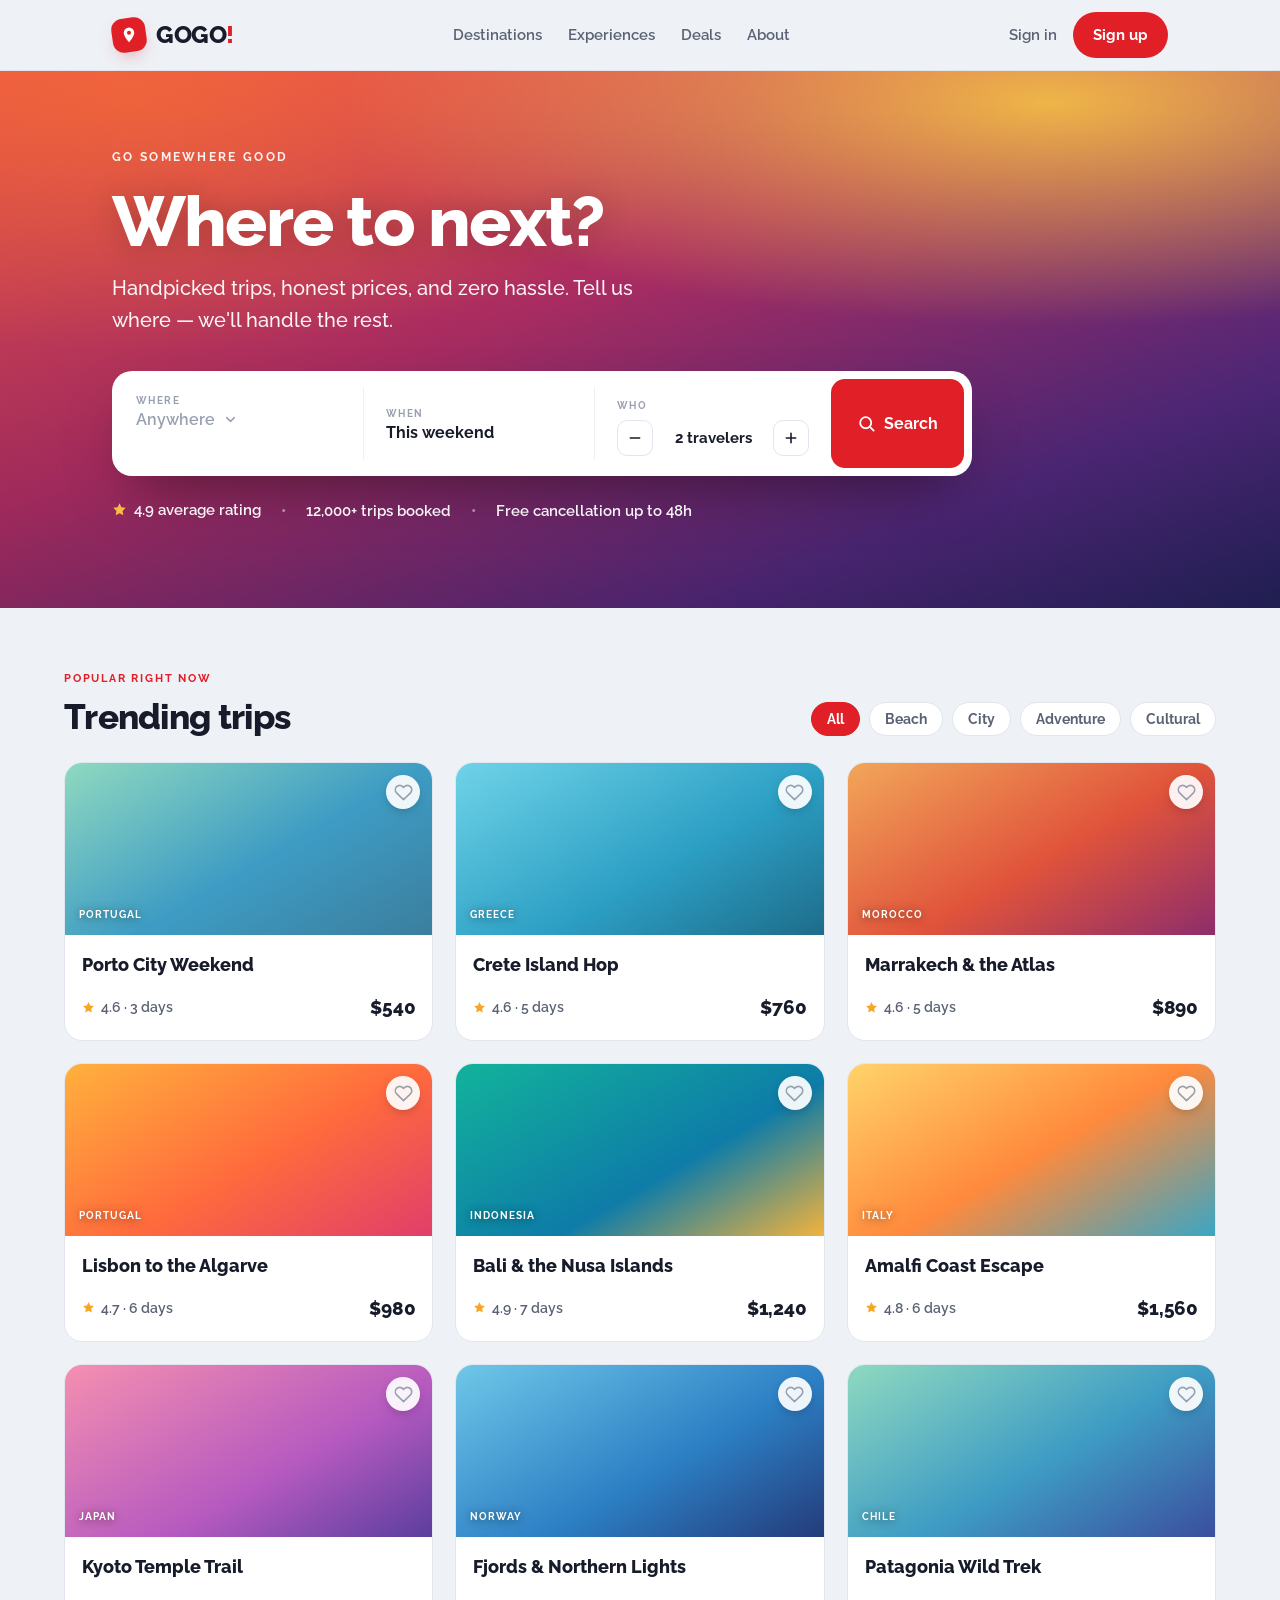
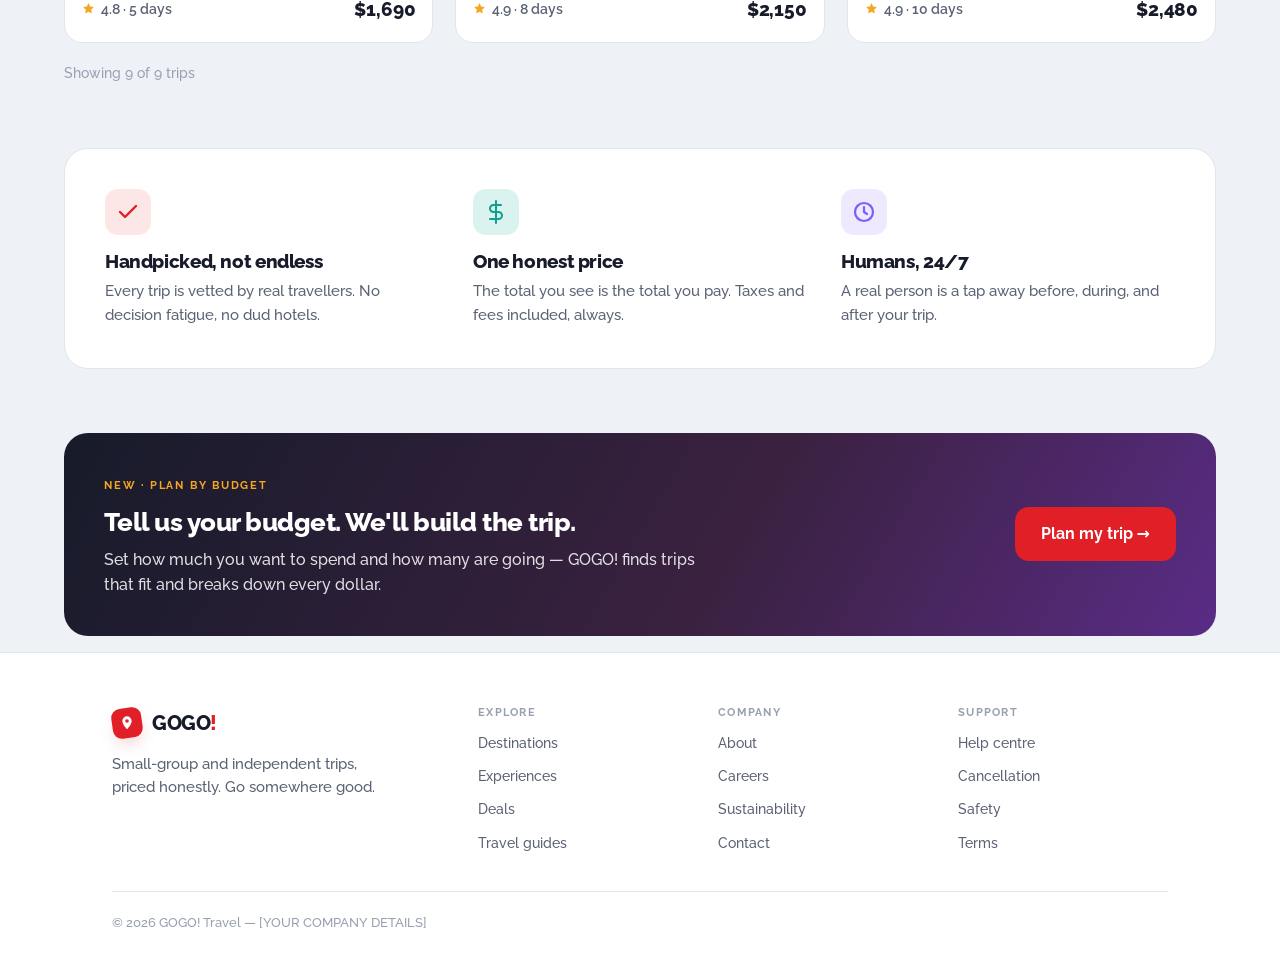
==== gogo-travel/index.html @ fa83d686 "Add GOGO! travel website (static HTML/CSS/JS) Build the GOGO! travel booking site as a no-build stat" ====
<!doctype html>
<html class="no-js" lang="en">
<head>
  <meta charset="utf-8">
  <meta name="viewport" content="width=device-width, initial-scale=1">
  <title>GOGO! — Go somewhere good</title>
  <meta name="description" content="Handpicked small-group and independent trips, priced honestly. Search destinations, compare trips, and plan a trip that fits your budget.">
  <link rel="icon" href="assets/favicon.svg" type="image/svg+xml">
  <link rel="preconnect" href="https://fonts.googleapis.com">
  <link rel="preconnect" href="https://fonts.gstatic.com" crossorigin>
  <link rel="stylesheet" href="https://fonts.googleapis.com/css2?family=Raleway:wght@400;500;600;700;800;900&display=swap">
  <link rel="stylesheet" href="assets/css/styles.css">
</head>
<body data-page="home">
  <header id="site-header"></header>

  <main>
    <!-- HERO -->
    <section class="hero">
      <div class="hero__bg"></div>
      <div class="hero__scrim"></div>
      <div class="wrap">
        <span class="hero__eyebrow">Go somewhere good</span>
        <h1>Where to next?</h1>
        <p class="hero__sub">Handpicked trips, honest prices, and zero hassle. Tell us where — we&#39;ll handle the rest.</p>

        <form class="searchbar" id="search-form" autocomplete="off">
          <div class="dd">
            <button class="seg" type="button" id="destBtn" style="width:100%" aria-haspopup="listbox" aria-expanded="false">
              <span class="k">Where</span>
              <span class="v is-empty" id="destVal">Anywhere
                <svg viewBox="0 0 24 24" fill="none" stroke="currentColor" stroke-width="2.4" stroke-linecap="round" stroke-linejoin="round"><path d="M6 9l6 6 6-6"/></svg>
              </span>
            </button>
            <div class="dd__panel" id="destPanel" role="listbox" hidden></div>
          </div>
          <div class="searchbar__sep"></div>
          <button class="seg" type="button" id="whenBtn" style="flex:1.1">
            <span class="k">When</span>
            <span class="v" id="whenVal">This weekend</span>
          </button>
          <div class="searchbar__sep"></div>
          <div class="seg seg--who" style="flex:1.1">
            <span class="k">Who</span>
            <div class="who-row">
              <button class="step fx" type="button" id="whoDec" aria-label="Fewer travelers"></button>
              <span class="val" id="whoVal">2 travelers</span>
              <button class="step fx" type="button" id="whoInc" aria-label="More travelers"></button>
            </div>
          </div>
          <button class="btn btn--primary btn--lg searchbar__go" type="submit" id="searchBtn">
            <span style="display:inline-flex;width:19px;height:19px" id="searchIcon"></span> Search
          </button>
        </form>

        <div class="hero__trust">
          <span id="trust-rating"></span>
          <span class="dot">•</span>
          <span>12,000+ trips booked</span>
          <span class="dot">•</span>
          <span>Free cancellation up to 48h</span>
        </div>
      </div>
    </section>

    <!-- TRENDING -->
    <section class="section wrap">
      <div class="section__head">
        <div>
          <span class="eyebrow">Popular right now</span>
          <h2 style="margin-top:8px">Trending trips</h2>
        </div>
        <div class="section__filters" id="catFilters"></div>
      </div>
      <div class="grid-3" id="trendingGrid"></div>
      <p class="muted" id="trendingCount"></p>
    </section>

    <!-- WHY GOGO -->
    <section class="section wrap">
      <div class="benefits reveal">
        <div class="benefit">
          <div class="benefit__ic" style="background:var(--red-soft);color:var(--red)"></div>
          <h3>Handpicked, not endless</h3>
          <p>Every trip is vetted by real travellers. No decision fatigue, no dud hotels.</p>
        </div>
        <div class="benefit">
          <div class="benefit__ic" style="background:var(--teal-soft);color:var(--teal)"></div>
          <h3>One honest price</h3>
          <p>The total you see is the total you pay. Taxes and fees included, always.</p>
        </div>
        <div class="benefit">
          <div class="benefit__ic" style="background:var(--violet-soft);color:var(--violet)"></div>
          <h3>Humans, 24/7</h3>
          <p>A real person is a tap away before, during, and after your trip.</p>
        </div>
      </div>
    </section>

    <!-- PLAN BY BUDGET -->
    <section class="section wrap" style="padding-bottom:8px">
      <div class="cta-band reveal">
        <div>
          <span class="eyebrow">New · Plan by budget</span>
          <h2>Tell us your budget. We&#39;ll build the trip.</h2>
          <p>Set how much you want to spend and how many are going — GOGO! finds trips that fit and breaks down every dollar.</p>
        </div>
        <a class="btn btn--primary btn--lg" href="planner.html">Plan my trip →</a>
      </div>
    </section>
  </main>

  <footer id="site-footer"></footer>

  <script src="assets/js/data.js"></script>
  <script src="assets/js/site.js"></script>
  <script src="assets/js/home.js"></script>
</body>
</html>
---- gogo-travel/assets/css/styles.css ----
/* ==========================================================================
   GOGO! Travel — shared stylesheet
   Design tokens + components. Brand red, Raleway, badge-pin logo.
   ========================================================================== */

:root {
  /* Brand */
  --red: #E01F26;
  --red-deep: #A50E1A;
  --red-press: #C8121A;
  --red-soft: #FCE7E6;
  /* Neutrals (cool grey) */
  --ink: #171B2A;
  --ink-soft: #5B6274;
  --faint: #98A0B0;
  --line: #E1E6EE;
  --line-soft: #EDF0F4;
  --bg: #EEF1F6;
  --surface: #FFFFFF;
  --inset: #F3F5F9;
  /* Supporting accents (used sparingly) */
  --teal: #0E9F8F;
  --teal-soft: #DBF3EF;
  --gold: #F5A623;
  --violet: #7A5CFF;
  --violet-soft: #EFE9FF;
  /* Shape + depth */
  --r-sm: 10px;
  --r: 14px;
  --r-lg: 20px;
  --r-xl: 24px;
  --shadow: 0 1px 2px rgba(20,25,45,.04), 0 12px 30px -14px rgba(20,25,45,.18);
  --shadow-lift: 0 1px 2px rgba(20,25,45,.05), 0 22px 44px -20px rgba(20,25,45,.32);
  --maxw: 1152px;
  --font: 'Raleway', system-ui, -apple-system, "Segoe UI", sans-serif;
}

* { box-sizing: border-box; }

html { scroll-behavior: smooth; }

body {
  margin: 0;
  background: var(--bg);
  color: var(--ink);
  font-family: var(--font);
  font-weight: 500;
  line-height: 1.6;
  -webkit-font-smoothing: antialiased;
}

h1, h2, h3, h4 { margin: 0; font-weight: 800; line-height: 1.1; letter-spacing: -.02em; text-wrap: balance; }
p { margin: 0; }
img { max-width: 100%; display: block; }
a { color: var(--red-press); text-decoration: none; }
a:hover { color: var(--red-deep); }
button { font-family: inherit; cursor: pointer; border: 0; background: none; color: inherit; }
:focus-visible { outline: 2.5px solid var(--red); outline-offset: 2px; border-radius: 4px; }

.wrap { max-width: var(--maxw); margin: 0 auto; padding: 0 clamp(18px, 4vw, 48px); }
.mono { font-weight: 700; letter-spacing: .14em; text-transform: uppercase; }
.tnum { font-variant-numeric: tabular-nums; }
.fx { transition: filter .15s, transform .15s; }
.fx:hover { filter: brightness(.94); }
.fx:active { transform: translateY(1px); }
.lift { transition: transform .2s ease, box-shadow .2s ease; }
.lift:hover { transform: translateY(-5px); box-shadow: var(--shadow-lift); }
[hidden] { display: none !important; }

/* ---- Brand mark / wordmark ---------------------------------------------- */
.brand { display: inline-flex; align-items: center; gap: 10px; color: var(--ink); }
.brand__badge {
  display: grid; place-items: center;
  width: 34px; height: 34px; border-radius: 11px;
  background: var(--red); transform: rotate(-8deg);
  box-shadow: 0 8px 18px -8px rgba(200,20,30,.5);
}
.brand__badge svg { transform: rotate(8deg); }
.brand__word { font-weight: 800; font-size: 1.5rem; letter-spacing: -.02em; }
.brand__word b { color: var(--red); font-weight: 800; }
.brand--sm .brand__badge { width: 30px; height: 30px; border-radius: 9px; }
.brand--sm .brand__word { font-size: 1.28rem; }

/* ---- Buttons ------------------------------------------------------------- */
.btn {
  display: inline-flex; align-items: center; justify-content: center; gap: 8px;
  font-weight: 700; font-size: .92rem; padding: 11px 20px; border-radius: 999px;
  transition: filter .15s, transform .15s, background .15s, border-color .15s;
}
.btn:active { transform: translateY(1px); }
.btn--primary { background: var(--red); color: #fff; }
.btn--primary:hover { background: var(--red-press); color: #fff; }
.btn--ink { background: var(--ink); color: #fff; }
.btn--ink:hover { filter: brightness(1.12); color: #fff; }
.btn--ghost { border: 1px solid var(--line); background: var(--surface); color: var(--ink); }
.btn--ghost:hover { border-color: var(--ink); }
.btn--block { width: 100%; }
.btn--lg { padding: 14px 26px; font-size: 1rem; border-radius: var(--r); }

/* ---- Site header --------------------------------------------------------- */
.site-header {
  position: sticky; top: 0; z-index: 50;
  background: color-mix(in srgb, var(--bg) 82%, transparent);
  backdrop-filter: blur(12px);
  border-bottom: 1px solid var(--line);
}
.site-header__inner { display: flex; align-items: center; justify-content: space-between; height: 70px; gap: 20px; }
.site-nav { display: flex; align-items: center; gap: 26px; }
.site-nav a { color: var(--ink-soft); font-weight: 600; font-size: .92rem; }
.site-nav a:hover, .site-nav a[aria-current="page"] { color: var(--ink); }
.site-header__cta { display: flex; align-items: center; gap: 16px; }
.site-header__signin { color: var(--ink-soft); font-weight: 600; font-size: .92rem; }
.site-header__signin:hover { color: var(--ink); }
@media (max-width: 760px) {
  .site-nav { display: none; }
}

/* ---- Site footer --------------------------------------------------------- */
.site-footer { border-top: 1px solid var(--line); margin-top: 8px; padding: 54px 0 46px; background: var(--surface); }
.site-footer__grid { display: grid; grid-template-columns: 1.6fr repeat(3, 1fr); gap: 30px; padding-bottom: 32px; border-bottom: 1px solid var(--line); }
.site-footer p.tag { font-size: .92rem; color: var(--ink-soft); margin-top: 12px; max-width: 30ch; }
.foot-col h4 { font-weight: 700; letter-spacing: .12em; text-transform: uppercase; font-size: .66rem; color: var(--faint); margin-bottom: 8px; }
.foot-col a { display: block; color: var(--ink-soft); font-size: .9rem; padding: 5px 0; font-weight: 500; }
.foot-col a:hover { color: var(--ink); }
.site-footer__legal { font-size: .84rem; color: var(--faint); margin-top: 20px; }
@media (max-width: 720px) { .site-footer__grid { grid-template-columns: 1fr 1fr; } }

/* ---- Destination "photo" gradients (placeholders for real imagery) ------- */
.ph { position: relative; background: var(--inset); }
.ph--bali { background: linear-gradient(150deg,#12B39B,#0E7CA8 60%,#F2B33C); }
.ph--kyoto { background: linear-gradient(150deg,#F58FB0,#B65AC0 60%,#5B3E9E); }
.ph--lisbon { background: linear-gradient(150deg,#FFB13C,#FF6A3D 55%,#E23E6B); }
.ph--fjords { background: linear-gradient(150deg,#6FC7E8,#2C7FC4 58%,#243B7A); }
.ph--patagonia { background: linear-gradient(150deg,#8FD9C0,#3E9CC4 55%,#3B4E9E); }
.ph--amalfi { background: linear-gradient(150deg,#FFD36A,#FF8A3D 52%,#3AA6C4); }
.ph--marrakech { background: linear-gradient(150deg,#F2A65A,#E0533B 55%,#8E2D6B); }
.ph--porto { background: linear-gradient(150deg,#8FD9C0,#3E9CC4 55%,#3B7E9E); }
.ph--crete { background: linear-gradient(150deg,#6FD3E8,#2C9FC4 58%,#1E6C8A); }

/* ---- Trip card ----------------------------------------------------------- */
.tcard { display: block; background: var(--surface); border: 1px solid var(--line); border-radius: 18px; overflow: hidden; color: inherit; }
.tcard:hover { color: inherit; }
.tcard__img { height: 172px; }
.tcard__img .loc { position: absolute; left: 14px; bottom: 12px; color: #fff; font-weight: 700; letter-spacing: .1em; text-transform: uppercase; font-size: .62rem; text-shadow: 0 1px 8px rgba(0,0,0,.5); }
.tcard__body { padding: 16px 17px 18px; }
.tcard__title { font-size: 1.12rem; font-weight: 800; }
.tcard__meta { display: flex; align-items: center; justify-content: space-between; margin-top: 12px; }
.tcard__rating { display: flex; align-items: center; gap: 6px; font-size: .86rem; color: var(--ink-soft); font-weight: 600; }
.tcard__price { font-weight: 800; font-size: 1.18rem; letter-spacing: -.01em; }
.star { color: var(--gold); }

/* ---- Wishlist heart ------------------------------------------------------ */
.heart { display: grid; place-items: center; width: 34px; height: 34px; border-radius: 50%;
  background: rgba(255,255,255,.92); box-shadow: 0 4px 12px -4px rgba(0,0,0,.3); }
.heart:hover { background: #fff; }
.heart svg { fill: none; stroke: var(--faint); stroke-width: 2; }
.heart[aria-pressed="true"] svg { fill: var(--red); stroke: var(--red); }
.img-heart { position: absolute; top: 12px; right: 12px; }

/* ---- Pills / chips ------------------------------------------------------- */
.pill { padding: 8px 15px; border-radius: 999px; font-size: .86rem; font-weight: 700;
  border: 1px solid var(--line); background: var(--surface); color: var(--ink-soft); transition: all .14s; }
.pill:hover { border-color: var(--faint); }
.pill[aria-pressed="true"], .pill.is-active { background: var(--red); color: #fff; border-color: var(--red); }

/* ---- Toast --------------------------------------------------------------- */
.toast { position: fixed; left: 50%; bottom: 26px; transform: translateX(-50%) translateY(20px);
  background: var(--ink); color: #fff; padding: 13px 16px; border-radius: 14px; display: flex; align-items: center; gap: 12px;
  font-weight: 600; font-size: .92rem; box-shadow: 0 20px 44px -16px rgba(0,0,0,.5); z-index: 90; max-width: 560px;
  opacity: 0; pointer-events: none; transition: opacity .25s, transform .25s; }
.toast.is-show { opacity: 1; transform: translateX(-50%) translateY(0); pointer-events: auto; }
.toast svg { stroke: #4ADE80; }
.toast button { color: #9AA3B8; font-size: 1.2rem; line-height: 1; }

/* ---- Range slider (red) -------------------------------------------------- */
input[type=range] { -webkit-appearance: none; appearance: none; width: 100%; height: 8px; border-radius: 999px; outline: none; cursor: pointer; background: var(--line); }
input[type=range]::-webkit-slider-thumb { -webkit-appearance: none; width: 22px; height: 22px; border-radius: 6px; background: #fff; border: 3px solid var(--red); box-shadow: 0 2px 6px rgba(0,0,0,.22); }
input[type=range]::-moz-range-thumb { width: 22px; height: 22px; border-radius: 6px; background: #fff; border: 3px solid var(--red); }

/* ---- Steppers ------------------------------------------------------------ */
.step { display: grid; place-items: center; width: 36px; height: 36px; border-radius: 10px; border: 1px solid var(--line); background: var(--surface); color: var(--ink); }
.step:hover { border-color: var(--ink); }

/* ---- Section helpers ----------------------------------------------------- */
.eyebrow { font-weight: 700; letter-spacing: .16em; text-transform: uppercase; font-size: .7rem; color: var(--red); }
.card { background: var(--surface); border: 1px solid var(--line); border-radius: var(--r-lg); }
.divider { height: 1px; background: var(--line-soft); border: 0; margin: 20px 0; }

/* Reveal on scroll (progressive; content shows even without JS) */
.reveal { opacity: 0; transform: translateY(14px); transition: opacity .6s ease, transform .6s ease; }
.reveal.in { opacity: 1; transform: none; }
@media (prefers-reduced-motion: reduce) {
  html { scroll-behavior: auto; }
  .reveal { opacity: 1; transform: none; transition: none; }
}
.no-js .reveal { opacity: 1; transform: none; }

/* ==========================================================================
   PAGE COMPONENTS
   ========================================================================== */

/* ---- Hero (home) --------------------------------------------------------- */
.hero { position: relative; color: #fff; overflow: hidden; isolation: isolate; padding: 72px 0 84px; }
.hero__bg { position: absolute; inset: 0; z-index: -2;
  background: radial-gradient(120% 90% at 82% 6%, #FFC24B 0%, transparent 46%),
              radial-gradient(120% 120% at 10% 4%, #FF6A3D 0%, transparent 40%),
              linear-gradient(158deg, #FF5A4E 0%, #C4326B 42%, #5A2C86 78%, #262561 100%); }
.hero__scrim { position: absolute; inset: 0; z-index: -1; background: linear-gradient(180deg, rgba(10,8,30,.06), rgba(10,8,30,.24)); }
.hero__eyebrow { font-weight: 700; letter-spacing: .2em; text-transform: uppercase; font-size: .72rem; opacity: .92; }
.hero h1 { font-size: clamp(2.8rem, 5.6vw, 4.4rem); margin-top: 16px; max-width: 15ch; letter-spacing: -.025em; line-height: 1.03; text-shadow: 0 2px 30px rgba(0,0,0,.22); }
.hero__sub { font-size: 1.24rem; margin-top: 16px; max-width: 44ch; opacity: .95; }
.hero__trust { display: flex; align-items: center; gap: 20px; margin-top: 22px; font-weight: 600; font-size: .92rem; opacity: .95; flex-wrap: wrap; }
.hero__trust .dot { opacity: .5; }

/* ---- Search widget ------------------------------------------------------- */
.searchbar { background: var(--surface); border-radius: 20px; padding: 8px; margin-top: 34px; display: flex; align-items: stretch; gap: 6px; max-width: 860px; box-shadow: 0 26px 60px -22px rgba(0,0,0,.5); }
.searchbar__sep { width: 1px; background: var(--line-soft); margin: 8px 0; }
.seg { display: block; text-align: left; padding: 12px 16px; border-radius: 14px; transition: background .15s; color: var(--ink); }
.seg:hover { background: var(--inset); }
.seg .k { font-weight: 700; font-size: .62rem; letter-spacing: .14em; text-transform: uppercase; color: var(--faint); }
.seg .v { font-size: .98rem; font-weight: 700; color: var(--ink); margin-top: 3px; white-space: nowrap; display: flex; align-items: center; gap: 8px; }
.seg .v.is-empty { color: var(--faint); font-weight: 600; }
.seg .v svg { width: 15px; height: 15px; color: var(--faint); }
.seg--who { cursor: default; }
.who-row { display: flex; align-items: center; gap: 12px; margin-top: 4px; }
.who-row .val { font-size: .96rem; font-weight: 700; min-width: 96px; text-align: center; }
.searchbar__go { flex: none; }
.dd { position: relative; flex: 1.4; }
.dd__panel { position: absolute; top: calc(100% + 8px); left: 0; min-width: 230px; background: var(--surface); border: 1px solid var(--line); border-radius: 14px; box-shadow: 0 20px 44px -18px rgba(20,25,45,.4); padding: 6px; z-index: 40; }
.dd__item { display: block; width: 100%; text-align: left; padding: 10px 12px; border-radius: 10px; font-size: .94rem; color: #2B3040; font-weight: 600; }
.dd__item:hover { background: var(--red-soft); color: var(--ink); }
@media (max-width: 640px) {
  .searchbar { flex-wrap: wrap; }
  .dd, .seg { flex: 1 1 46%; }
  .searchbar__sep { display: none; }
  .searchbar__go { flex: 1 1 100%; }
}

/* ---- Sections ------------------------------------------------------------ */
.section { padding: 56px 0 8px; }
.section__head { display: flex; align-items: flex-end; justify-content: space-between; gap: 20px; flex-wrap: wrap; margin-bottom: 26px; }
.section__head h2 { font-size: 2.2rem; }
.section__filters { display: flex; gap: 9px; flex-wrap: wrap; }
.grid-3 { display: grid; grid-template-columns: repeat(3, minmax(0,1fr)); gap: 22px; }
@media (max-width: 900px) { .grid-3 { grid-template-columns: repeat(2, minmax(0,1fr)); } }
@media (max-width: 560px) { .grid-3 { grid-template-columns: 1fr; } }
.muted { font-size: .9rem; color: var(--faint); margin-top: 18px; }

/* ---- Benefits ------------------------------------------------------------ */
.benefits { background: var(--surface); border: 1px solid var(--line); border-radius: var(--r-xl); padding: 40px; display: grid; grid-template-columns: repeat(3, minmax(0,1fr)); gap: 34px; }
@media (max-width: 820px) { .benefits { grid-template-columns: 1fr; gap: 26px; padding: 30px; } }
.benefit__ic { width: 46px; height: 46px; border-radius: 13px; display: grid; place-items: center; }
.benefit h3 { font-size: 1.18rem; margin-top: 16px; }
.benefit p { font-size: .96rem; color: var(--ink-soft); margin-top: 7px; }

/* ---- CTA band ------------------------------------------------------------ */
.cta-band { border-radius: var(--r-xl); overflow: hidden; color: #fff; padding: 38px 40px; display: flex; align-items: center; justify-content: space-between; gap: 26px; flex-wrap: wrap;
  background: linear-gradient(120deg, #171B2A, #3A2140 58%, #5A2C86); }
.cta-band h2 { font-size: 1.6rem; margin-top: 12px; color: #fff; }
.cta-band p { font-size: 1rem; opacity: .86; margin-top: 10px; max-width: 60ch; }
.cta-band .eyebrow { color: var(--gold); }

/* ---- Search results ------------------------------------------------------ */
.topbar { position: sticky; top: 0; z-index: 50; background: color-mix(in srgb, var(--surface) 92%, transparent); backdrop-filter: blur(12px); border-bottom: 1px solid var(--line); }
.topbar__inner { display: flex; align-items: center; gap: 22px; height: 66px; }
.summary { flex: 1; max-width: 560px; display: flex; align-items: center; gap: 12px; background: var(--inset); border: 1px solid var(--line); border-radius: 999px; padding: 8px 8px 8px 18px; font-size: .9rem; }
.summary svg { width: 17px; height: 17px; color: var(--faint); }
.summary .sep { color: #C6CCD6; }
.avatar { width: 38px; height: 38px; border-radius: 50%; display: grid; place-items: center; color: #fff; font-weight: 800; font-size: .85rem; background: linear-gradient(135deg,#E01F26,#8E0F16); }
@media (max-width: 720px) { .summary { display: none; } }

.results-head { display: flex; align-items: flex-end; justify-content: space-between; gap: 18px; flex-wrap: wrap; margin: 30px 0 22px; }
.results-head h1 { font-size: 1.9rem; }
.seg-toggle { display: flex; gap: 5px; background: var(--surface); border: 1px solid var(--line); border-radius: 12px; padding: 4px; }
.seg-toggle button { display: flex; align-items: center; gap: 6px; font-size: .82rem; font-weight: 700; padding: 6px 13px; border-radius: 8px; color: var(--ink-soft); }
.seg-toggle button svg { width: 15px; height: 15px; }
.seg-toggle button.is-active { background: var(--ink); color: #fff; }

.results-layout { display: grid; grid-template-columns: 274px 1fr; gap: 28px; align-items: start; }
@media (max-width: 880px) { .results-layout { grid-template-columns: 1fr; } .filters { position: static !important; } }
.filters { background: var(--surface); border: 1px solid var(--line); border-radius: 18px; padding: 22px; position: sticky; top: 90px; }
.filters__head { display: flex; align-items: center; justify-content: space-between; margin-bottom: 20px; }
.filters__head h3 { font-size: 1.1rem; }
.filters__clear { font-weight: 700; font-size: .82rem; color: var(--red-press); }
.filter-label { font-weight: 700; font-size: .64rem; letter-spacing: .12em; text-transform: uppercase; color: var(--ink-soft); display: block; margin-bottom: 12px; }
.chips { display: flex; flex-wrap: wrap; gap: 8px; }

.result-card { display: flex; min-height: 150px; background: var(--surface); border: 1px solid var(--line); border-radius: 18px; overflow: hidden; color: inherit; }
.result-card__img { width: 216px; flex: none; position: relative; }
.result-card__img .loc { position: absolute; left: 12px; bottom: 11px; color: #fff; font-weight: 700; letter-spacing: .1em; text-transform: uppercase; font-size: .6rem; text-shadow: 0 1px 8px rgba(0,0,0,.5); }
.result-card__body { flex: 1; padding: 18px 20px; display: flex; flex-direction: column; }
.result-card__body h3 { font-size: 1.25rem; margin-top: 7px; }
.result-card__tags { margin-top: auto; display: flex; gap: 8px; padding-top: 12px; flex-wrap: wrap; }
.tag-pill { display: inline-flex; align-items: center; gap: 5px; font-size: .74rem; font-weight: 700; padding: 4px 10px; border-radius: 999px; }
.tag-pill--teal { color: var(--teal); background: var(--teal-soft); }
.tag-pill--violet { color: var(--violet); background: var(--violet-soft); }
.result-card__side { flex: none; width: 184px; padding: 18px 20px; border-left: 1px solid var(--line-soft); display: flex; flex-direction: column; align-items: flex-end; justify-content: space-between; }
.result-card__side .heart { background: var(--inset); box-shadow: none; }
.result-card__side .heart:hover { background: var(--red-soft); }
.price-lg { font-weight: 800; font-size: 1.5rem; letter-spacing: -.01em; }
@media (max-width: 560px) {
  .result-card { flex-direction: column; }
  .result-card__img { width: 100%; height: 150px; }
  .result-card__side { width: 100%; border-left: 0; border-top: 1px solid var(--line-soft); flex-direction: row; align-items: center; }
}

.mapview { position: relative; height: 620px; border-radius: 18px; overflow: hidden; border: 1px solid var(--line); background: linear-gradient(160deg,#DCE9E4,#CFE0EC 55%,#E7E1D6); }
.mapview__grid { position: absolute; inset: 0; background-image: linear-gradient(#ffffff55 1px,transparent 1px), linear-gradient(90deg,#ffffff55 1px,transparent 1px); background-size: 46px 46px; opacity: .5; }
.mappin { position: absolute; transform: translate(-50%,-100%); }
.mappin span { background: var(--ink); color: #fff; font-weight: 800; font-size: .82rem; padding: 6px 12px; border-radius: 999px; box-shadow: 0 8px 18px -6px rgba(0,0,0,.5); white-space: nowrap; }
.mappin i { display: block; width: 2px; height: 9px; background: var(--ink); margin: 0 auto; }

.empty { background: var(--surface); border: 1px dashed var(--line); border-radius: 18px; padding: 56px 24px; text-align: center; }
.empty__ic { width: 52px; height: 52px; border-radius: 15px; background: var(--inset); display: grid; place-items: center; margin: 0 auto 14px; color: var(--faint); }

/* ---- Trip detail --------------------------------------------------------- */
.crumb { font-weight: 700; letter-spacing: .1em; text-transform: uppercase; font-size: .66rem; color: var(--faint); margin: 26px 0 14px; }
.g-main { height: 388px; border-radius: 20px; position: relative; overflow: hidden; }
.g-main__scrim { position: absolute; inset: 0; background: linear-gradient(180deg,transparent 60%,rgba(10,8,30,.28)); }
.g-main__cap { position: absolute; left: 18px; bottom: 16px; color: #fff; font-weight: 700; font-size: .86rem; text-shadow: 0 1px 8px rgba(0,0,0,.5); }
.thumbs { display: grid; grid-template-columns: repeat(5, minmax(0,1fr)); gap: 12px; margin-top: 12px; }
.thumb { height: 74px; border-radius: 13px; cursor: pointer; box-shadow: 0 0 0 1px var(--line); transition: transform .15s; opacity: .8; }
.thumb:hover { transform: translateY(-2px); }
.thumb.is-active { box-shadow: 0 0 0 3px var(--red); opacity: 1; }
.trip-title-row { display: flex; align-items: flex-start; justify-content: space-between; gap: 24px; margin-top: 26px; flex-wrap: wrap; }
.trip-title-row h1 { font-size: 2.5rem; letter-spacing: -.025em; }
.trip-meta { display: flex; align-items: center; gap: 16px; margin-top: 11px; flex-wrap: wrap; font-size: .94rem; color: var(--ink-soft); font-weight: 600; }
.trip-meta span { display: flex; align-items: center; gap: 6px; }
.trip-meta svg { width: 15px; height: 15px; color: var(--faint); }
.trip-actions { display: flex; gap: 10px; }
.trip-actions .heart { width: auto; height: auto; border-radius: 12px; background: var(--surface); box-shadow: none; border: 1px solid var(--line); padding: 10px 16px; gap: 8px; display: inline-flex; align-items: center; font-weight: 700; font-size: .88rem; color: var(--ink-soft); }
.trip-actions .heart[aria-pressed="true"] { color: var(--red); }
.trip-actions .heart svg { width: 17px; height: 17px; }

.trip-layout { display: grid; grid-template-columns: 1fr 360px; gap: 40px; margin-top: 30px; align-items: start; }
@media (max-width: 900px) { .trip-layout { grid-template-columns: 1fr; } .booking { position: static !important; } }
.tabs { display: flex; gap: 26px; border-bottom: 1px solid var(--line); margin-bottom: 26px; }
.tab { padding: 0 2px 14px; font-weight: 800; font-size: 1.08rem; color: var(--faint); border-bottom: 2px solid transparent; margin-bottom: -1px; }
.tab.is-active { color: var(--ink); border-bottom-color: var(--red); }
.incl-grid { display: grid; grid-template-columns: 1fr 1fr; gap: 28px; margin-top: 30px; }
@media (max-width: 560px) { .incl-grid { grid-template-columns: 1fr; } }
.incl { display: flex; flex-direction: column; gap: 11px; }
.incl-row { display: flex; gap: 10px; font-size: .94rem; color: #2B3040; }
.incl-row svg { flex: none; width: 19px; height: 19px; }
.incl-row.yes svg { color: var(--teal); }
.incl-row.no { color: var(--ink-soft); }
.incl-row.no svg { color: #C6CCD6; }

.day { border-bottom: 1px solid var(--line-soft); }
.day-head { width: 100%; display: flex; align-items: center; gap: 14px; padding: 16px 4px; text-align: left; }
.day-num { font-weight: 800; letter-spacing: .08em; text-transform: uppercase; font-size: .64rem; color: var(--red); flex: none; width: 52px; }
.day-title { font-weight: 800; font-size: 1.04rem; flex: 1; }
.day-head svg { width: 18px; height: 18px; color: var(--faint); transition: transform .2s; flex: none; }
.day.is-open .day-head svg { transform: rotate(180deg); }
.day-body { font-size: .95rem; color: var(--ink-soft); padding: 0 4px 18px 66px; }

.rating-summary { display: flex; gap: 32px; align-items: center; background: var(--surface); border: 1px solid var(--line); border-radius: 18px; padding: 24px; margin-bottom: 20px; }
.rating-big { font-weight: 800; font-size: 3rem; line-height: 1; letter-spacing: -.02em; text-align: center; }
.bars { flex: 1; display: flex; flex-direction: column; gap: 8px; }
.bar-row { display: flex; align-items: center; gap: 12px; }
.bar-tk { flex: 1; height: 8px; border-radius: 999px; background: var(--line-soft); overflow: hidden; }
.bar-tk > i { display: block; height: 100%; background: var(--gold); }
.review { background: var(--surface); border: 1px solid var(--line); border-radius: 16px; padding: 18px 20px; }
.review__who { display: flex; align-items: center; gap: 11px; }
.review__av { width: 38px; height: 38px; border-radius: 50%; display: grid; place-items: center; color: #fff; font-weight: 800; font-size: .85rem; }

.booking { position: sticky; top: 88px; }
.booking__card { background: var(--surface); border: 1px solid var(--line); border-radius: 20px; padding: 24px; box-shadow: 0 20px 44px -26px rgba(20,25,45,.4); }
.booking__from { display: flex; align-items: baseline; gap: 8px; }
.booking__price { font-weight: 800; font-size: 2.1rem; letter-spacing: -.02em; }
.field { display: flex; align-items: center; gap: 11px; width: 100%; text-align: left; border: 1px solid var(--line); background: var(--surface); border-radius: 13px; padding: 12px 14px; }
.field svg { flex: none; width: 18px; height: 18px; color: var(--faint); }
.field .k { display: block; font-weight: 700; font-size: .56rem; letter-spacing: .1em; text-transform: uppercase; color: var(--faint); }
.field .v { font-size: .94rem; font-weight: 700; }
.field--row { justify-content: space-between; }
.brk { display: flex; justify-content: space-between; font-size: .9rem; color: var(--ink-soft); }

/* ---- Budget breakdown bars (planner + trip) ------------------------------ */
.bd-row + .bd-row { margin-top: 13px; }
.bd-row__top { display: flex; justify-content: space-between; font-size: .86rem; margin-bottom: 6px; }
.bd-tk { height: 9px; border-radius: 999px; background: var(--line-soft); overflow: hidden; }
.bd-tk > i { display: block; height: 100%; border-radius: 999px; }

/* ---- Planner ------------------------------------------------------------- */
.planner-layout { display: grid; grid-template-columns: 428px 1fr; gap: 28px; align-items: start; }
@media (max-width: 860px) { .planner-layout { grid-template-columns: 1fr; } }
.fit-meter { height: 14px; border-radius: 999px; background: var(--line-soft); overflow: hidden; }
.fit-meter > i { display: block; height: 100%; border-radius: 999px; background: linear-gradient(90deg, var(--red), #FFB020); }
.plan-banner { height: 104px; position: relative; }
.plan-banner__scrim { position: absolute; inset: 0; background: linear-gradient(180deg,transparent 40%,rgba(10,8,30,.35)); }
.other-fit { display: flex; align-items: center; gap: 15px; padding: 12px 16px; }
.other-fit__sw { width: 58px; height: 58px; border-radius: 12px; flex: none; }
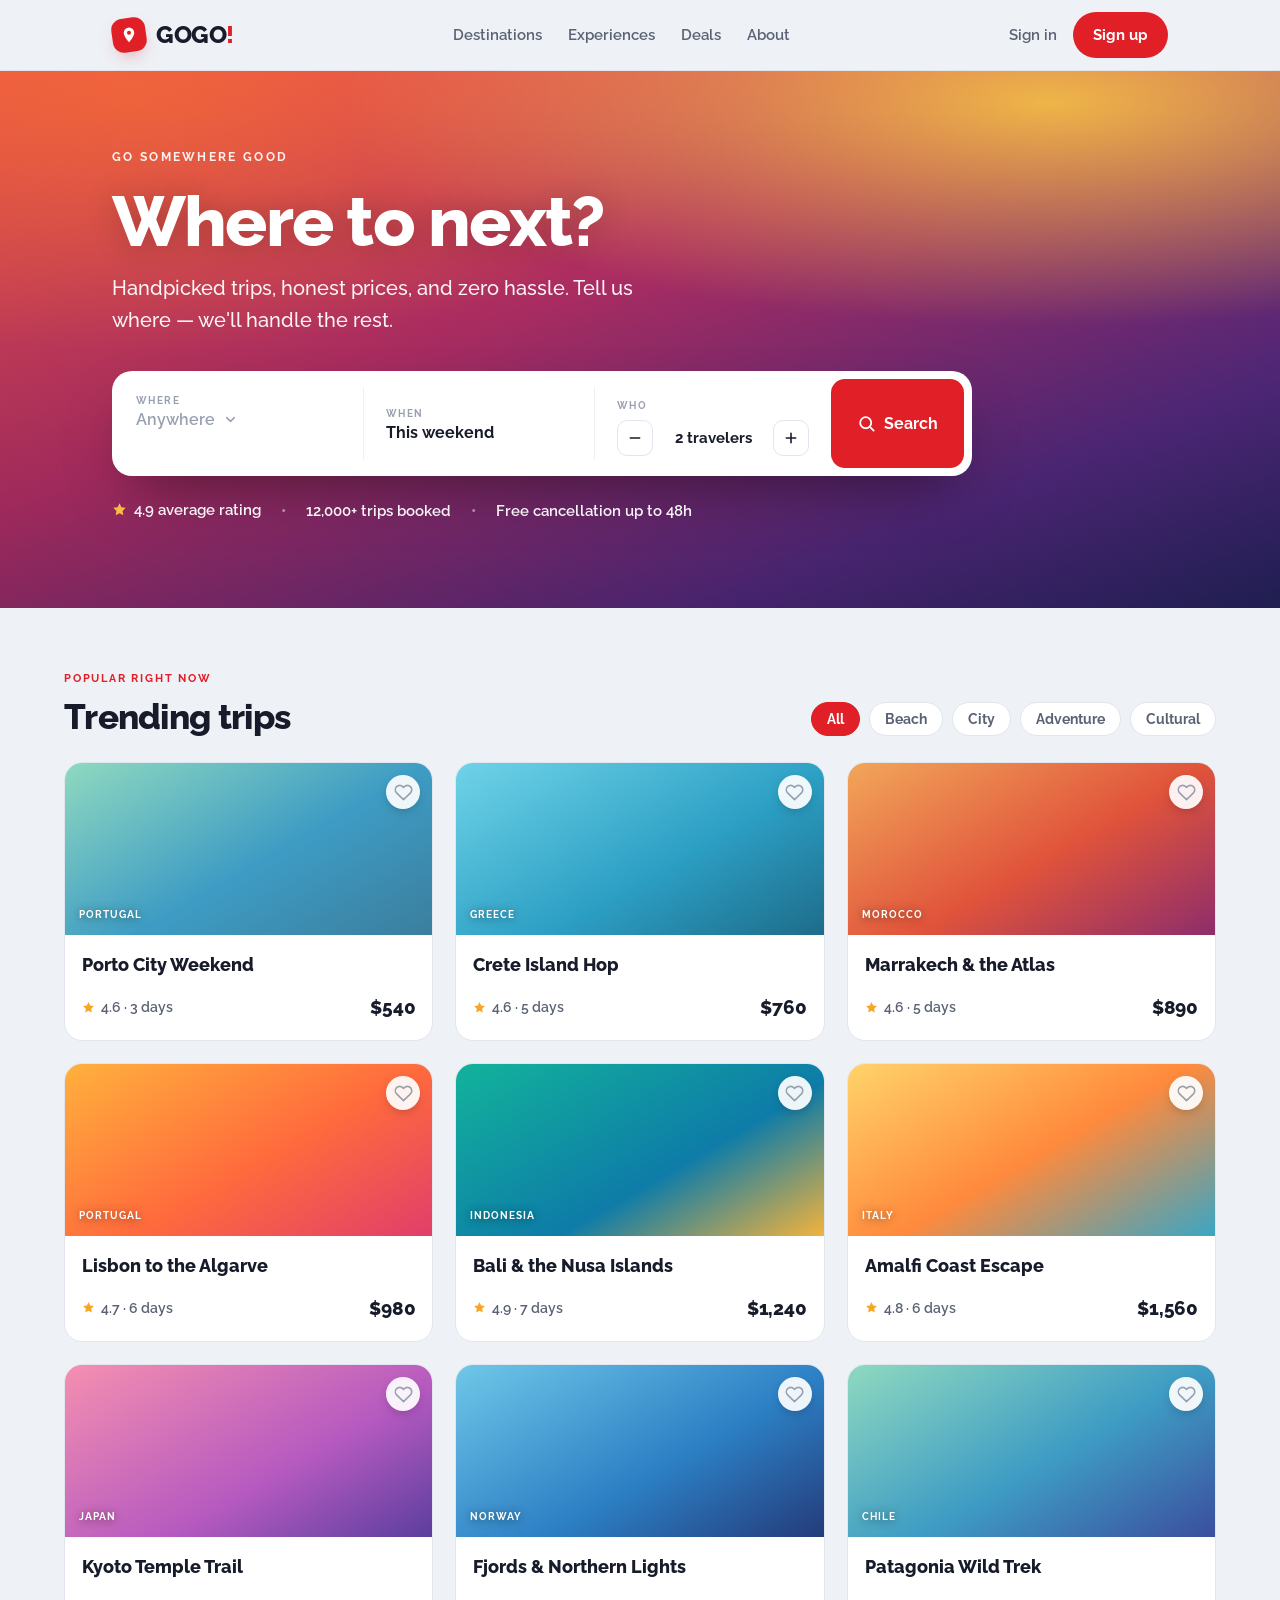
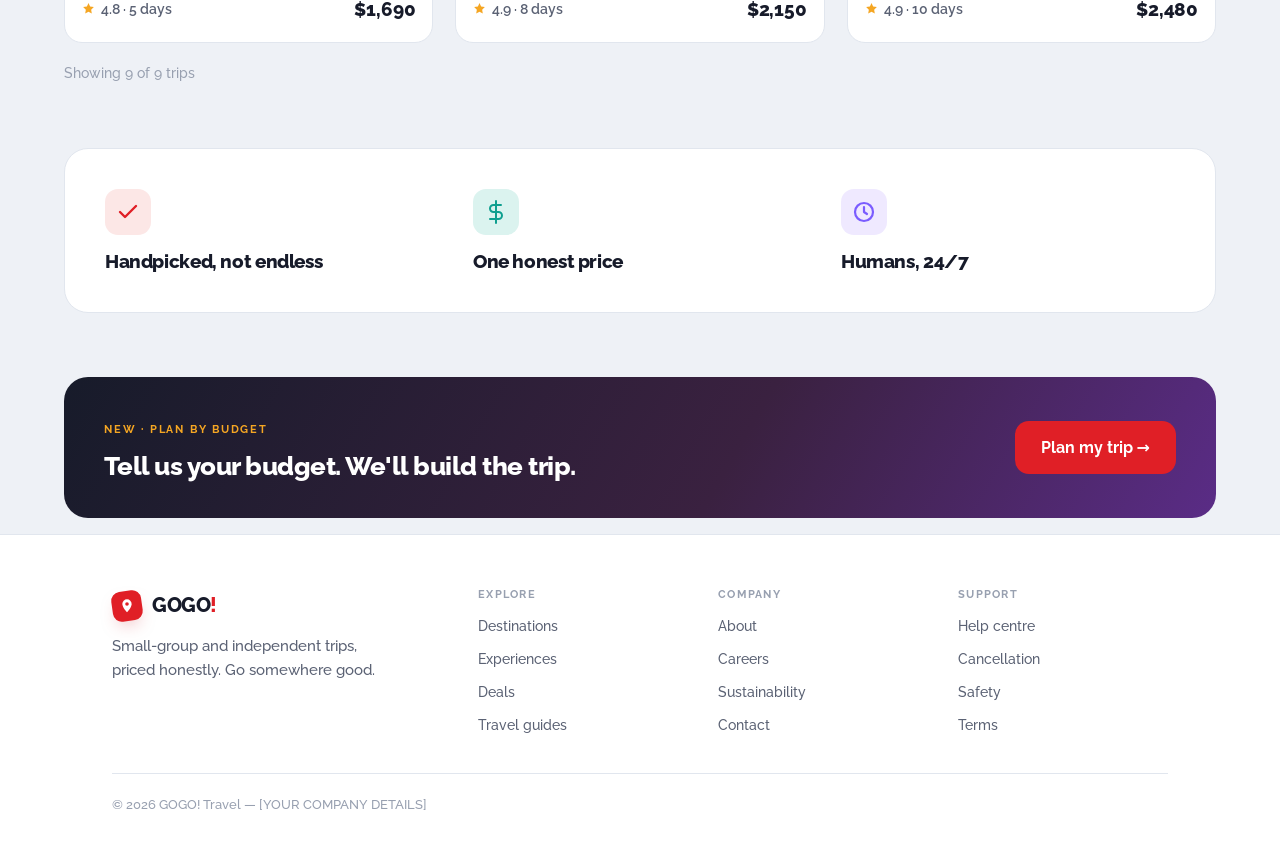
==== commit 23d92a74: "Remove feature-description blurbs on home and planner Drop the explanatory sentences under the "Why " ====
--- a/gogo-travel/index.html
+++ b/gogo-travel/index.html
@@ -82,17 +82,14 @@
         <div class="benefit">
           <div class="benefit__ic" style="background:var(--red-soft);color:var(--red)"></div>
           <h3>Handpicked, not endless</h3>
-          <p>Every trip is vetted by real travellers. No decision fatigue, no dud hotels.</p>
         </div>
         <div class="benefit">
           <div class="benefit__ic" style="background:var(--teal-soft);color:var(--teal)"></div>
           <h3>One honest price</h3>
-          <p>The total you see is the total you pay. Taxes and fees included, always.</p>
         </div>
         <div class="benefit">
           <div class="benefit__ic" style="background:var(--violet-soft);color:var(--violet)"></div>
           <h3>Humans, 24/7</h3>
-          <p>A real person is a tap away before, during, and after your trip.</p>
         </div>
       </div>
     </section>
@@ -103,7 +100,6 @@
         <div>
           <span class="eyebrow">New · Plan by budget</span>
           <h2>Tell us your budget. We&#39;ll build the trip.</h2>
-          <p>Set how much you want to spend and how many are going — GOGO! finds trips that fit and breaks down every dollar.</p>
         </div>
         <a class="btn btn--primary btn--lg" href="planner.html">Plan my trip →</a>
       </div>
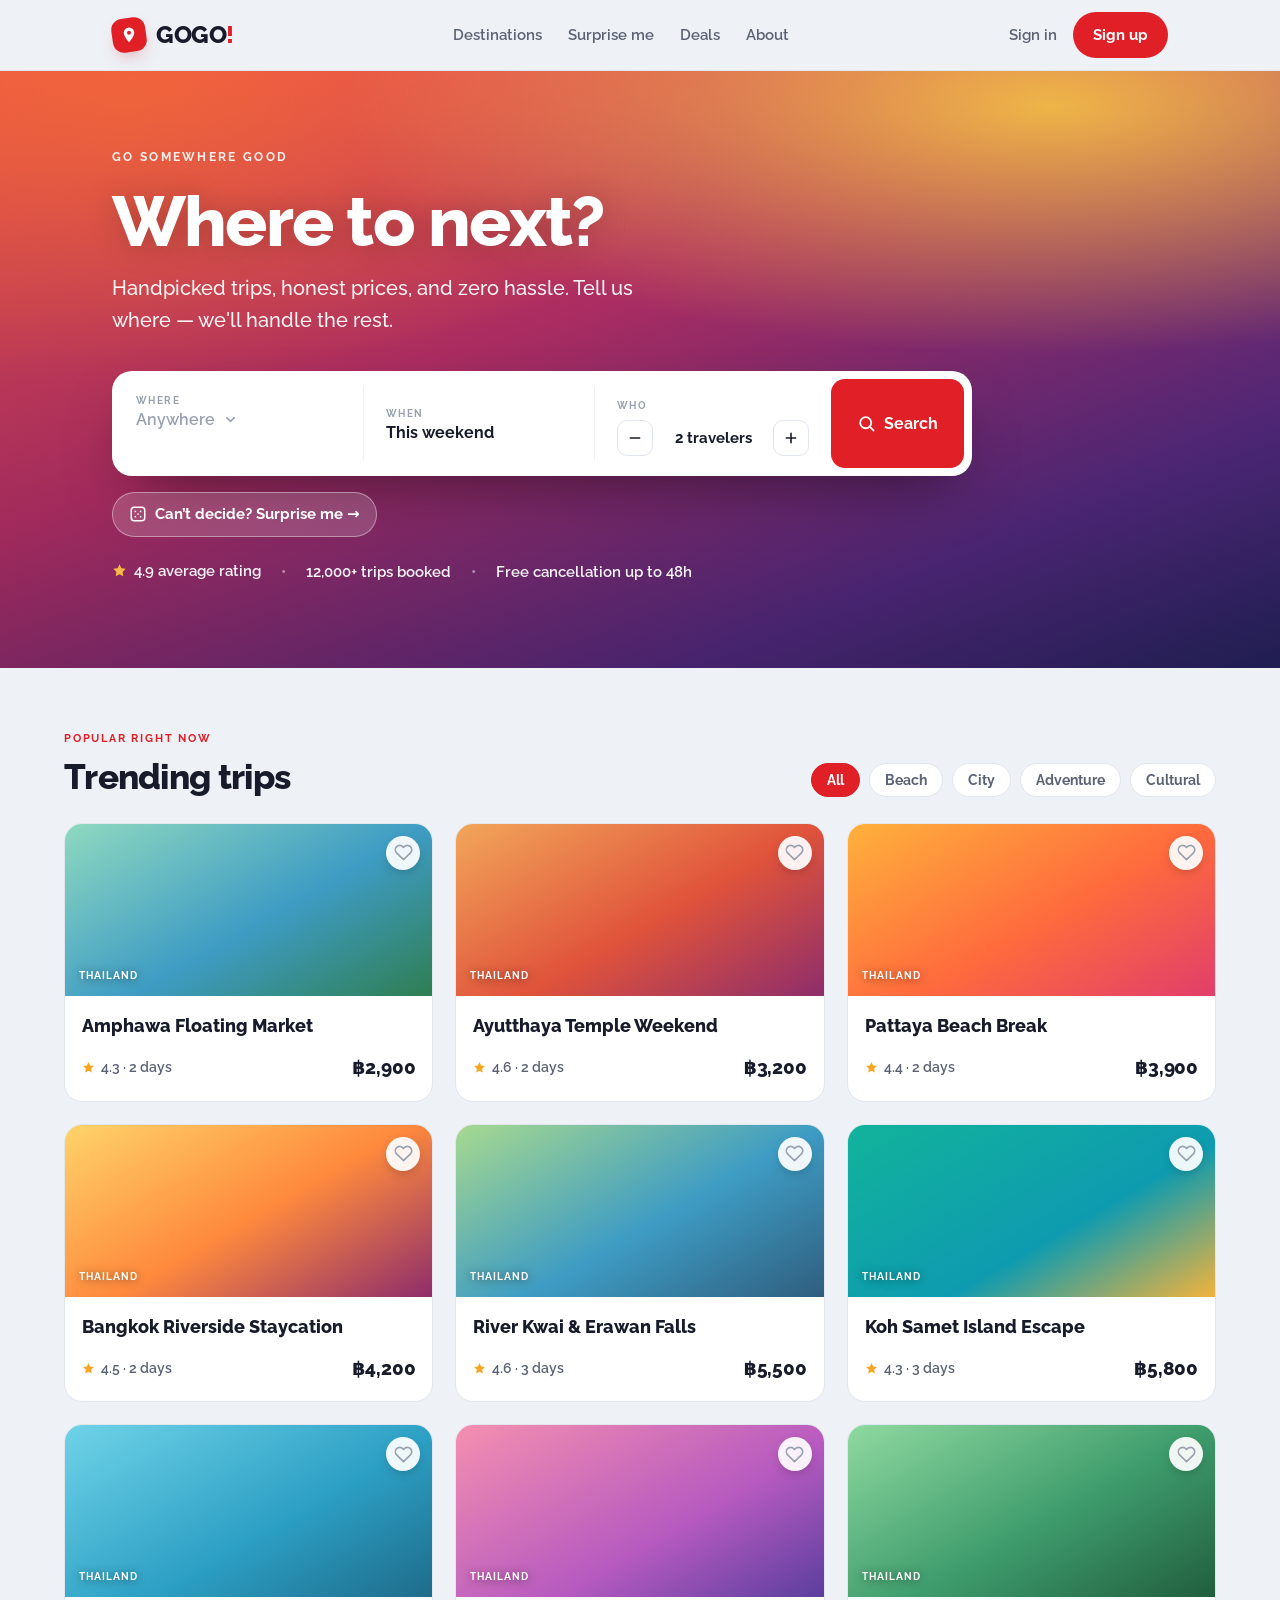
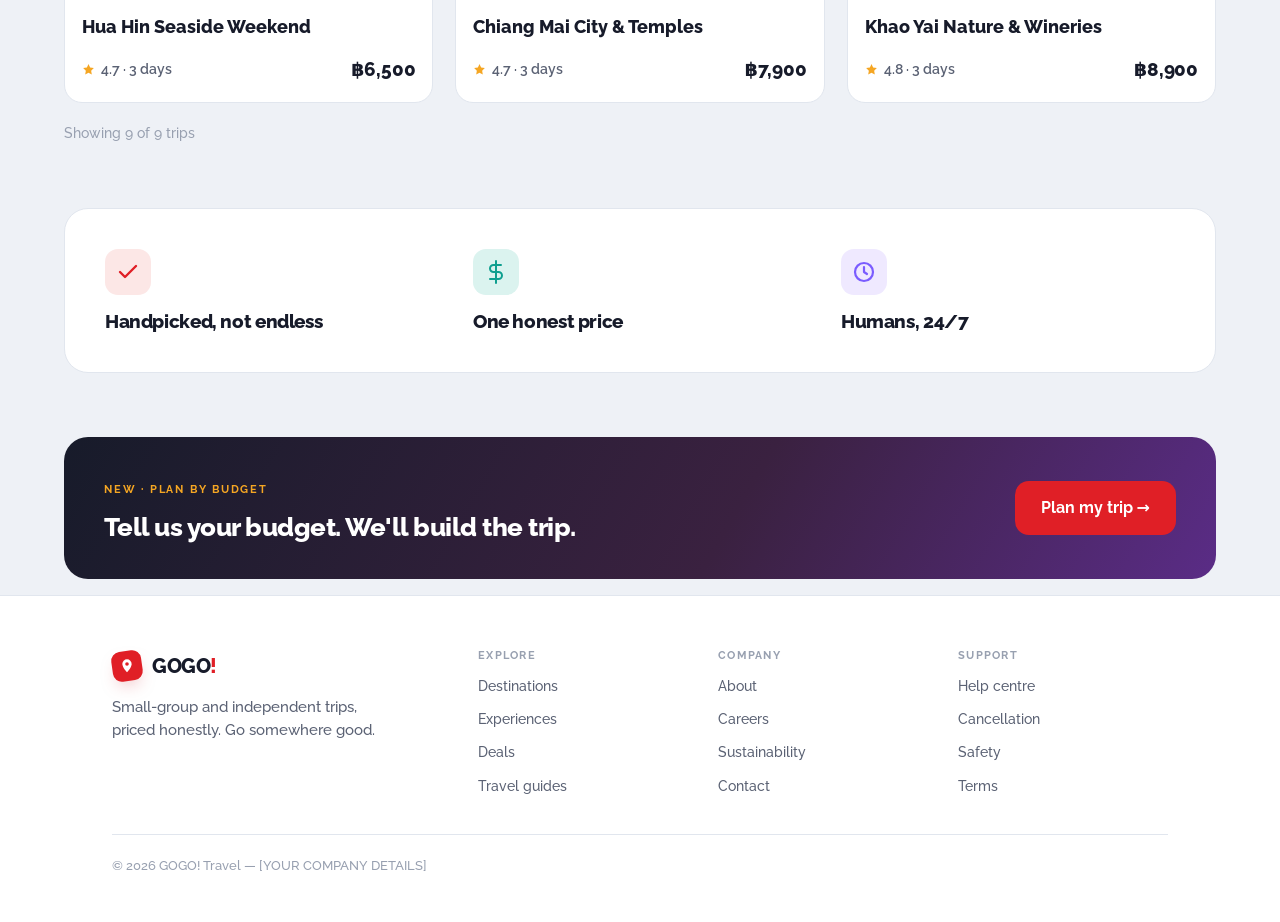
==== commit bd6ea333: "Add signature features: Surprise Me generator + usable weekend hours Two things typical travel sites" ====
--- a/gogo-travel/index.html
+++ b/gogo-travel/index.html
@@ -52,6 +52,8 @@
             <span style="display:inline-flex;width:19px;height:19px" id="searchIcon"></span> Search
           </button>
         </form>
+
+        <p class="hero__alt"><a href="surprise.html"><svg viewBox="0 0 24 24" fill="none" stroke="currentColor" stroke-width="2" stroke-linecap="round" stroke-linejoin="round"><rect x="3" y="3" width="18" height="18" rx="4"/><circle cx="8.5" cy="8.5" r="1.15" fill="currentColor" stroke="none"/><circle cx="15.5" cy="15.5" r="1.15" fill="currentColor" stroke="none"/><circle cx="15.5" cy="8.5" r="1.15" fill="currentColor" stroke="none"/><circle cx="8.5" cy="15.5" r="1.15" fill="currentColor" stroke="none"/><circle cx="12" cy="12" r="1.15" fill="currentColor" stroke="none"/></svg>Can’t decide? Surprise me →</a></p>
 
         <div class="hero__trust">
           <span id="trust-rating"></span>
--- a/gogo-travel/assets/css/styles.css
+++ b/gogo-travel/assets/css/styles.css
@@ -127,15 +127,15 @@
 
 /* ---- Destination "photo" gradients (placeholders for real imagery) ------- */
 .ph { position: relative; background: var(--inset); }
-.ph--bali { background: linear-gradient(150deg,#12B39B,#0E7CA8 60%,#F2B33C); }
-.ph--kyoto { background: linear-gradient(150deg,#F58FB0,#B65AC0 60%,#5B3E9E); }
-.ph--lisbon { background: linear-gradient(150deg,#FFB13C,#FF6A3D 55%,#E23E6B); }
-.ph--fjords { background: linear-gradient(150deg,#6FC7E8,#2C7FC4 58%,#243B7A); }
-.ph--patagonia { background: linear-gradient(150deg,#8FD9C0,#3E9CC4 55%,#3B4E9E); }
-.ph--amalfi { background: linear-gradient(150deg,#FFD36A,#FF8A3D 52%,#3AA6C4); }
-.ph--marrakech { background: linear-gradient(150deg,#F2A65A,#E0533B 55%,#8E2D6B); }
-.ph--porto { background: linear-gradient(150deg,#8FD9C0,#3E9CC4 55%,#3B7E9E); }
-.ph--crete { background: linear-gradient(150deg,#6FD3E8,#2C9FC4 58%,#1E6C8A); }
+.ph--pattaya { background: linear-gradient(150deg,#FFB13C,#FF6A3D 55%,#E23E6B); }
+.ph--huahin { background: linear-gradient(150deg,#6FD3E8,#2C9FC4 58%,#1E6C8A); }
+.ph--samet { background: linear-gradient(150deg,#12B39B,#0E9BB0 60%,#F2B33C); }
+.ph--ayutthaya { background: linear-gradient(150deg,#F2A65A,#E0533B 55%,#8E2D6B); }
+.ph--amphawa { background: linear-gradient(150deg,#8FD9C0,#3E9CC4 55%,#2F7E52); }
+.ph--chiangmai { background: linear-gradient(150deg,#F58FB0,#B65AC0 60%,#5B3E9E); }
+.ph--kanchanaburi { background: linear-gradient(150deg,#A7D98F,#3E9CC4 55%,#2F5E7E); }
+.ph--khaoyai { background: linear-gradient(150deg,#8FD9A0,#3E9C6C 55%,#215E3E); }
+.ph--bangkok { background: linear-gradient(150deg,#FFD36A,#FF8A3D 52%,#8E2D6B); }
 
 /* ---- Trip card ----------------------------------------------------------- */
 .tcard { display: block; background: var(--surface); border: 1px solid var(--line); border-radius: 18px; overflow: hidden; color: inherit; }
@@ -390,3 +390,61 @@
 .plan-banner__scrim { position: absolute; inset: 0; background: linear-gradient(180deg,transparent 40%,rgba(10,8,30,.35)); }
 .other-fit { display: flex; align-items: center; gap: 15px; padding: 12px 16px; }
 .other-fit__sw { width: 58px; height: 58px; border-radius: 12px; flex: none; }
+
+/* ---- Where you'll stay (accommodations) ---------------------------------- */
+.stays { display: flex; flex-direction: column; gap: 12px; margin-top: 14px; }
+.stay { display: flex; align-items: center; gap: 14px; background: var(--surface); border: 1px solid var(--line); border-radius: 14px; padding: 14px 16px; }
+.stay__ic { flex: none; width: 42px; height: 42px; border-radius: 11px; background: var(--red-soft); color: var(--red); display: grid; place-items: center; }
+.stay__ic svg { width: 22px; height: 22px; }
+.stay__main { flex: 1; min-width: 0; }
+.stay__name { font-weight: 800; font-size: .98rem; }
+.stay__name .stay__kind { font-weight: 700; font-size: .62rem; letter-spacing: .08em; text-transform: uppercase; color: var(--ink-soft); background: var(--inset); border: 1px solid var(--line); padding: 3px 8px; border-radius: 999px; margin-left: 8px; vertical-align: middle; }
+.stay__meta { font-size: .82rem; color: var(--ink-soft); margin-top: 3px; display: flex; align-items: center; gap: 6px; }
+.stay__meta .star { display: inline-flex; width: 13px; height: 13px; color: var(--gold); }
+.stay__price { text-align: right; flex: none; }
+.stay__price b { font-weight: 800; font-size: 1rem; }
+.stay__price span { display: block; font-size: .72rem; color: var(--faint); }
+.stays__note { font-size: .8rem; color: var(--faint); margin-top: 12px; }
+@media (max-width: 480px) { .stay { flex-wrap: wrap; } .stay__price { text-align: left; } }
+
+/* ---- Weekend-fit strip (drive time + usable hours) — a GOGO original ----- */
+.weekfit { display: flex; flex-wrap: wrap; gap: 10px; margin-top: 16px; }
+.weekfit__item { display: flex; align-items: center; gap: 9px; background: var(--surface); border: 1px solid var(--line); border-radius: 12px; padding: 10px 14px; font-size: .88rem; }
+.weekfit__item svg { width: 18px; height: 18px; color: var(--red); flex: none; }
+.weekfit__item b { color: var(--ink); font-weight: 800; }
+.weekfit__item span { color: var(--ink-soft); font-weight: 600; }
+
+/* ---- Hero secondary link ------------------------------------------------- */
+.hero__alt { margin-top: 16px; }
+.hero__alt a { display: inline-flex; align-items: center; gap: 8px; color: #fff; font-weight: 700; font-size: .95rem; background: rgba(255,255,255,.16); border: 1px solid rgba(255,255,255,.4); padding: 9px 16px; border-radius: 999px; }
+.hero__alt a:hover { background: rgba(255,255,255,.28); color: #fff; }
+.hero__alt svg { width: 18px; height: 18px; }
+
+/* ---- Surprise Me (mystery weekend) --------------------------------------- */
+.surprise-head { text-align: center; max-width: 620px; margin: 0 auto 6px; }
+.surprise-head h1 { font-size: clamp(2rem, 4vw, 2.8rem); }
+.surprise-head p { color: var(--ink-soft); font-size: 1.05rem; margin-top: 10px; }
+.surprise-controls { display: flex; flex-wrap: wrap; gap: 24px; justify-content: center; align-items: flex-start; margin: 28px auto 22px; }
+.sc-group { display: flex; flex-direction: column; gap: 10px; align-items: center; }
+.sc-group > .filter-label { margin: 0; }
+.sc-row { display: flex; gap: 8px; flex-wrap: wrap; justify-content: center; }
+.sc-who { display: flex; align-items: center; gap: 12px; }
+.sc-who .val { font-weight: 700; min-width: 96px; text-align: center; }
+.spin-wrap { max-width: 560px; margin: 0 auto; }
+.spin-btn { width: 100%; font-size: 1.1rem; padding: 16px; gap: 10px; }
+.spin-btn svg { width: 22px; height: 22px; }
+.spin-stage { margin-top: 22px; }
+.spin-idle { text-align: center; color: var(--faint); padding: 46px 20px; border: 1px dashed var(--line); border-radius: var(--r-xl); }
+.spin-card { position: relative; border-radius: var(--r-xl); overflow: hidden; box-shadow: var(--shadow-lift); background: var(--surface); border: 1px solid var(--line); }
+.spin-card__img { height: 220px; position: relative; display: grid; place-items: center; }
+.spin-card__img .scrim { position: absolute; inset: 0; background: linear-gradient(180deg, rgba(10,8,30,.10), rgba(10,8,30,.48)); }
+.spin-card__eyebrow { position: absolute; top: 16px; left: 0; right: 0; text-align: center; color: #fff; font-weight: 700; letter-spacing: .18em; text-transform: uppercase; font-size: .66rem; opacity: .92; z-index: 1; }
+.spin-card__place { position: relative; color: #fff; font-weight: 900; font-size: clamp(1.8rem, 4vw, 2.6rem); letter-spacing: -.02em; text-shadow: 0 3px 20px rgba(0,0,0,.45); text-align: center; padding: 0 20px; }
+.spin-card__body { padding: 22px 24px 24px; }
+.spin-why { display: flex; flex-wrap: wrap; gap: 10px; margin: 4px 0 16px; }
+.spin-why .weekfit__item { background: var(--inset); }
+.spin-card__actions { display: flex; gap: 10px; flex-wrap: wrap; }
+.is-spinning .spin-card__place { filter: blur(1.5px); opacity: .92; }
+@keyframes gogo-pop { 0% { transform: scale(.96); opacity: 0; } 100% { transform: scale(1); opacity: 1; } }
+.spin-reveal { animation: gogo-pop .35s ease both; }
+@media (prefers-reduced-motion: reduce) { .spin-reveal { animation: none; } }
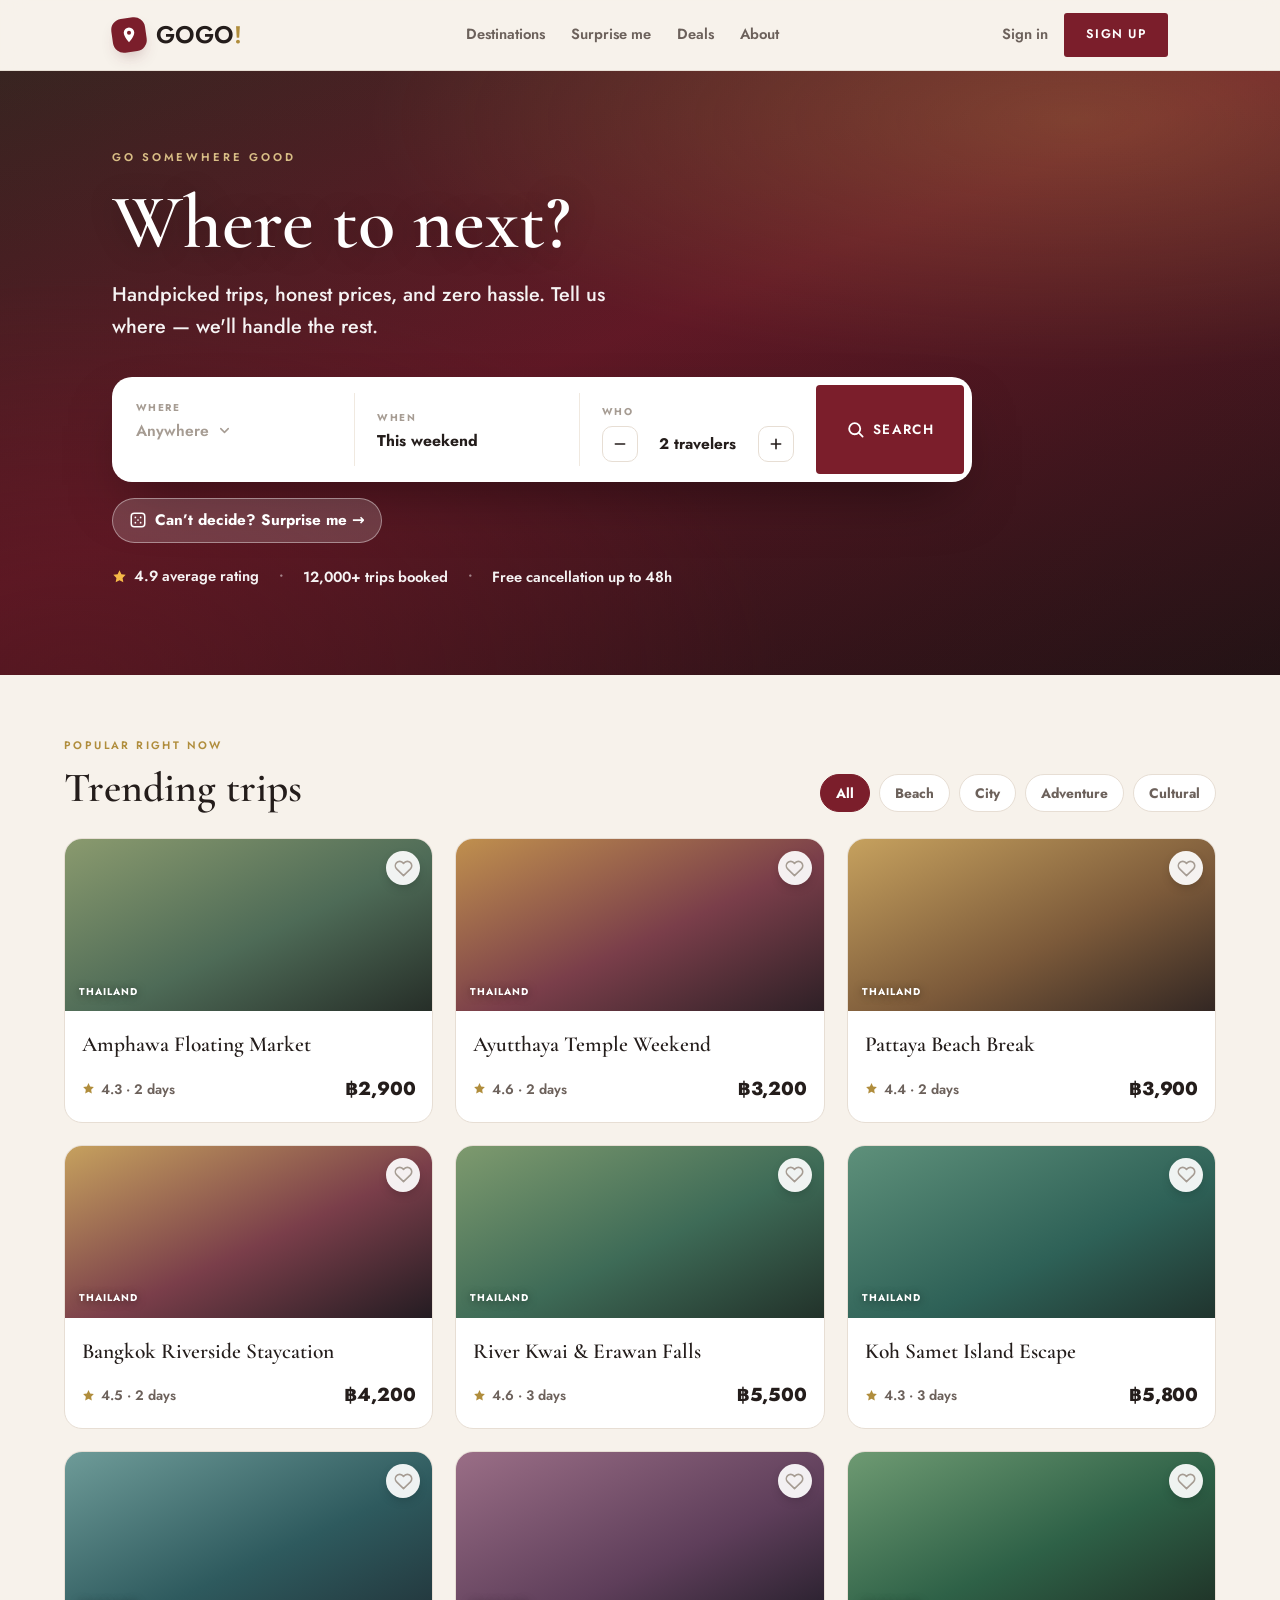
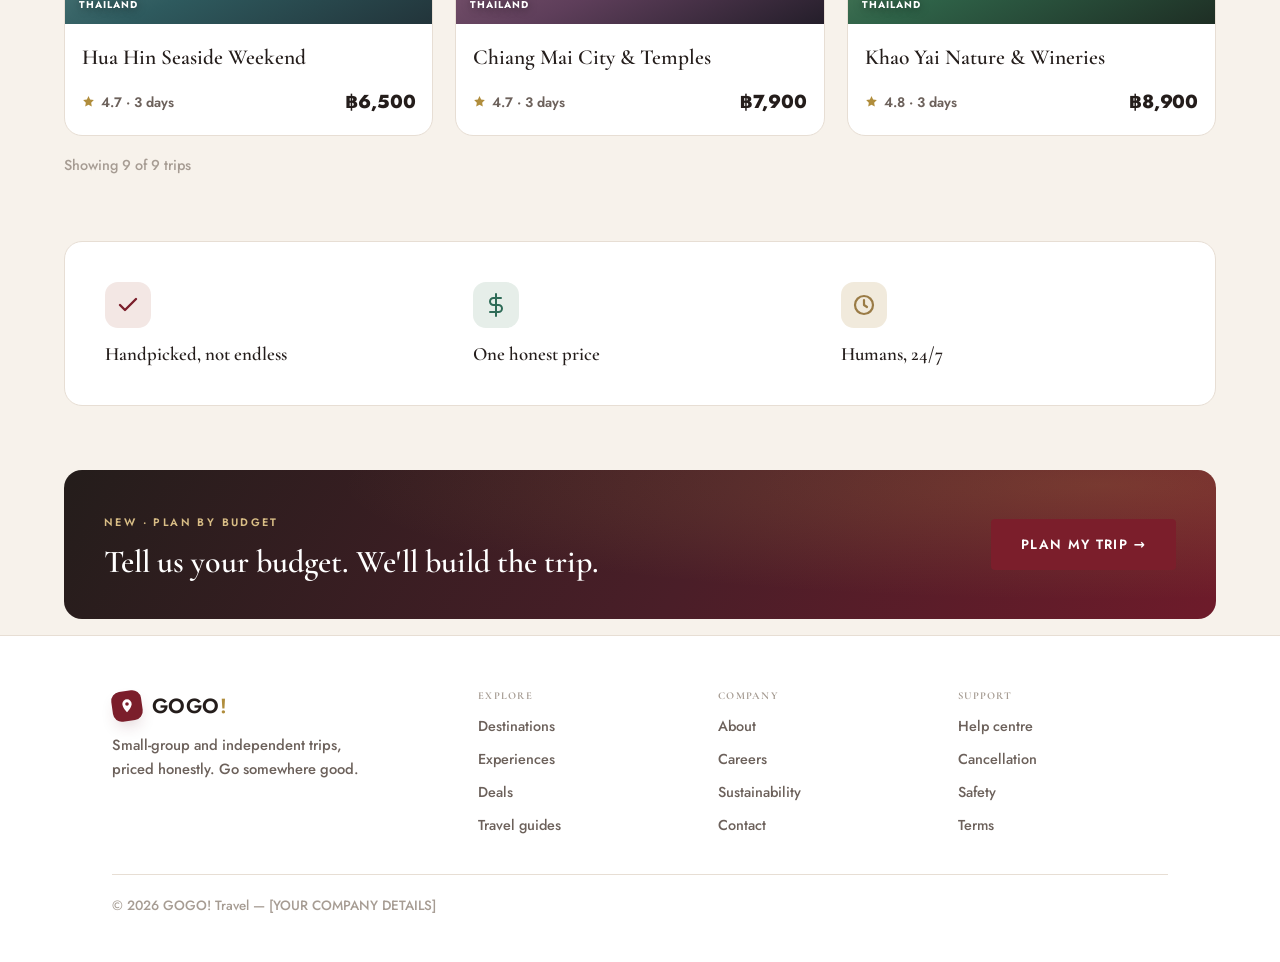
==== commit b34a187b: "Restyle to a quiet-luxury theme (wine + gold + ivory, serif display) A premium redesign of the same " ====
--- a/gogo-travel/index.html
+++ b/gogo-travel/index.html
@@ -8,7 +8,7 @@
   <link rel="icon" href="assets/favicon.svg" type="image/svg+xml">
   <link rel="preconnect" href="https://fonts.googleapis.com">
   <link rel="preconnect" href="https://fonts.gstatic.com" crossorigin>
-  <link rel="stylesheet" href="https://fonts.googleapis.com/css2?family=Raleway:wght@400;500;600;700;800;900&display=swap">
+  <link rel="stylesheet" href="https://fonts.googleapis.com/css2?family=Cormorant+Garamond:wght@500;600;700&family=Jost:wght@300;400;500;600;700;800&display=swap">
   <link rel="stylesheet" href="assets/css/styles.css">
 </head>
 <body data-page="home">
--- a/gogo-travel/assets/css/styles.css
+++ b/gogo-travel/assets/css/styles.css
@@ -4,35 +4,36 @@
    ========================================================================== */
 
 :root {
-  /* Brand */
-  --red: #E01F26;
-  --red-deep: #A50E1A;
-  --red-press: #C8121A;
-  --red-soft: #FCE7E6;
-  /* Neutrals (cool grey) */
-  --ink: #171B2A;
-  --ink-soft: #5B6274;
-  --faint: #98A0B0;
-  --line: #E1E6EE;
-  --line-soft: #EDF0F4;
-  --bg: #EEF1F6;
+  /* Brand — wine + champagne gold on warm ivory */
+  --red: #7B1E2B;
+  --red-deep: #571320;
+  --red-press: #611624;
+  --red-soft: #F3E7E4;
+  /* Neutrals (warm) */
+  --ink: #241D1B;
+  --ink-soft: #6C615B;
+  --faint: #A69C93;
+  --line: #E7DED4;
+  --line-soft: #F0E9E0;
+  --bg: #F7F2EB;
   --surface: #FFFFFF;
-  --inset: #F3F5F9;
+  --inset: #F2EBE1;
   /* Supporting accents (used sparingly) */
-  --teal: #0E9F8F;
-  --teal-soft: #DBF3EF;
-  --gold: #F5A623;
-  --violet: #7A5CFF;
-  --violet-soft: #EFE9FF;
+  --teal: #2E6B57;
+  --teal-soft: #E6EEE9;
+  --gold: #B08D3C;
+  --violet: #9A7B45;
+  --violet-soft: #F1EADC;
   /* Shape + depth */
-  --r-sm: 10px;
-  --r: 14px;
-  --r-lg: 20px;
-  --r-xl: 24px;
-  --shadow: 0 1px 2px rgba(20,25,45,.04), 0 12px 30px -14px rgba(20,25,45,.18);
-  --shadow-lift: 0 1px 2px rgba(20,25,45,.05), 0 22px 44px -20px rgba(20,25,45,.32);
+  --r-sm: 8px;
+  --r: 10px;
+  --r-lg: 14px;
+  --r-xl: 18px;
+  --shadow: 0 1px 2px rgba(40,28,22,.04), 0 16px 40px -20px rgba(40,28,22,.20);
+  --shadow-lift: 0 2px 4px rgba(40,28,22,.05), 0 28px 56px -24px rgba(40,28,22,.32);
   --maxw: 1152px;
-  --font: 'Raleway', system-ui, -apple-system, "Segoe UI", sans-serif;
+  --font: 'Jost', system-ui, -apple-system, "Segoe UI", sans-serif;
+  --display: 'Cormorant Garamond', Georgia, 'Times New Roman', serif;
 }
 
 * { box-sizing: border-box; }
@@ -49,7 +50,7 @@
   -webkit-font-smoothing: antialiased;
 }
 
-h1, h2, h3, h4 { margin: 0; font-weight: 800; line-height: 1.1; letter-spacing: -.02em; text-wrap: balance; }
+h1, h2, h3, h4 { margin: 0; font-family: var(--display); font-weight: 600; line-height: 1.14; letter-spacing: 0; text-wrap: balance; }
 p { margin: 0; }
 img { max-width: 100%; display: block; }
 a { color: var(--red-press); text-decoration: none; }
@@ -73,18 +74,19 @@
   display: grid; place-items: center;
   width: 34px; height: 34px; border-radius: 11px;
   background: var(--red); transform: rotate(-8deg);
-  box-shadow: 0 8px 18px -8px rgba(200,20,30,.5);
+  box-shadow: 0 8px 18px -8px rgba(90,25,35,.45);
 }
 .brand__badge svg { transform: rotate(8deg); }
-.brand__word { font-weight: 800; font-size: 1.5rem; letter-spacing: -.02em; }
-.brand__word b { color: var(--red); font-weight: 800; }
+.brand__word { font-weight: 600; font-size: 1.5rem; letter-spacing: .02em; }
+.brand__word b { color: var(--gold); font-weight: 600; }
 .brand--sm .brand__badge { width: 30px; height: 30px; border-radius: 9px; }
 .brand--sm .brand__word { font-size: 1.28rem; }
 
 /* ---- Buttons ------------------------------------------------------------- */
 .btn {
   display: inline-flex; align-items: center; justify-content: center; gap: 8px;
-  font-weight: 700; font-size: .92rem; padding: 11px 20px; border-radius: 999px;
+  font-weight: 600; font-size: .78rem; text-transform: uppercase; letter-spacing: .1em;
+  padding: 12px 22px; border-radius: 3px;
   transition: filter .15s, transform .15s, background .15s, border-color .15s;
 }
 .btn:active { transform: translateY(1px); }
@@ -95,7 +97,7 @@
 .btn--ghost { border: 1px solid var(--line); background: var(--surface); color: var(--ink); }
 .btn--ghost:hover { border-color: var(--ink); }
 .btn--block { width: 100%; }
-.btn--lg { padding: 14px 26px; font-size: 1rem; border-radius: var(--r); }
+.btn--lg { padding: 15px 30px; font-size: .84rem; border-radius: 4px; }
 
 /* ---- Site header --------------------------------------------------------- */
 .site-header {
@@ -127,15 +129,17 @@
 
 /* ---- Destination "photo" gradients (placeholders for real imagery) ------- */
 .ph { position: relative; background: var(--inset); }
-.ph--pattaya { background: linear-gradient(150deg,#FFB13C,#FF6A3D 55%,#E23E6B); }
-.ph--huahin { background: linear-gradient(150deg,#6FD3E8,#2C9FC4 58%,#1E6C8A); }
-.ph--samet { background: linear-gradient(150deg,#12B39B,#0E9BB0 60%,#F2B33C); }
-.ph--ayutthaya { background: linear-gradient(150deg,#F2A65A,#E0533B 55%,#8E2D6B); }
-.ph--amphawa { background: linear-gradient(150deg,#8FD9C0,#3E9CC4 55%,#2F7E52); }
-.ph--chiangmai { background: linear-gradient(150deg,#F58FB0,#B65AC0 60%,#5B3E9E); }
-.ph--kanchanaburi { background: linear-gradient(150deg,#A7D98F,#3E9CC4 55%,#2F5E7E); }
-.ph--khaoyai { background: linear-gradient(150deg,#8FD9A0,#3E9C6C 55%,#215E3E); }
-.ph--bangkok { background: linear-gradient(150deg,#FFD36A,#FF8A3D 52%,#8E2D6B); }
+/* Each destination layers a real photo (assets/img/<id>.jpg) over a muted gradient.
+   No photo yet? The image layer 404s harmlessly and the gradient shows through. */
+.ph--pattaya { background: url('../img/pattaya.jpg') center/cover no-repeat, linear-gradient(155deg,#C6A15E,#7C5A3A 58%,#332723); }
+.ph--huahin { background: url('../img/huahin.jpg') center/cover no-repeat, linear-gradient(155deg,#6E9B98,#2E5A5E 58%,#22343A); }
+.ph--samet { background: url('../img/samet.jpg') center/cover no-repeat, linear-gradient(155deg,#5E907A,#2E6157 60%,#20342E); }
+.ph--ayutthaya { background: url('../img/ayutthaya.jpg') center/cover no-repeat, linear-gradient(155deg,#C0904E,#7A3E4A 55%,#2E2026); }
+.ph--amphawa { background: url('../img/amphawa.jpg') center/cover no-repeat, linear-gradient(155deg,#8A9A6E,#4E6B57 55%,#262E28); }
+.ph--chiangmai { background: url('../img/chiangmai.jpg') center/cover no-repeat, linear-gradient(155deg,#9A6E86,#5E3E5A 60%,#241E2A); }
+.ph--kanchanaburi { background: url('../img/kanchanaburi.jpg') center/cover no-repeat, linear-gradient(155deg,#7E9A6E,#3E6B57 55%,#22322A); }
+.ph--khaoyai { background: url('../img/khaoyai.jpg') center/cover no-repeat, linear-gradient(155deg,#6E9A72,#2E6147 55%,#1E2E24); }
+.ph--bangkok { background: url('../img/bangkok.jpg') center/cover no-repeat, linear-gradient(155deg,#C6A15E,#7A3E4A 55%,#241C22); }
 
 /* ---- Trip card ----------------------------------------------------------- */
 .tcard { display: block; background: var(--surface); border: 1px solid var(--line); border-radius: 18px; overflow: hidden; color: inherit; }
@@ -143,7 +147,7 @@
 .tcard__img { height: 172px; }
 .tcard__img .loc { position: absolute; left: 14px; bottom: 12px; color: #fff; font-weight: 700; letter-spacing: .1em; text-transform: uppercase; font-size: .62rem; text-shadow: 0 1px 8px rgba(0,0,0,.5); }
 .tcard__body { padding: 16px 17px 18px; }
-.tcard__title { font-size: 1.12rem; font-weight: 800; }
+.tcard__title { font-family: var(--display); font-size: 1.34rem; font-weight: 600; }
 .tcard__meta { display: flex; align-items: center; justify-content: space-between; margin-top: 12px; }
 .tcard__rating { display: flex; align-items: center; gap: 6px; font-size: .86rem; color: var(--ink-soft); font-weight: 600; }
 .tcard__price { font-weight: 800; font-size: 1.18rem; letter-spacing: -.01em; }
@@ -182,7 +186,7 @@
 .step:hover { border-color: var(--ink); }
 
 /* ---- Section helpers ----------------------------------------------------- */
-.eyebrow { font-weight: 700; letter-spacing: .16em; text-transform: uppercase; font-size: .7rem; color: var(--red); }
+.eyebrow { font-weight: 600; letter-spacing: .22em; text-transform: uppercase; font-size: .68rem; color: var(--gold); }
 .card { background: var(--surface); border: 1px solid var(--line); border-radius: var(--r-lg); }
 .divider { height: 1px; background: var(--line-soft); border: 0; margin: 20px 0; }
 
@@ -202,12 +206,12 @@
 /* ---- Hero (home) --------------------------------------------------------- */
 .hero { position: relative; color: #fff; overflow: hidden; isolation: isolate; padding: 72px 0 84px; }
 .hero__bg { position: absolute; inset: 0; z-index: -2;
-  background: radial-gradient(120% 90% at 82% 6%, #FFC24B 0%, transparent 46%),
-              radial-gradient(120% 120% at 10% 4%, #FF6A3D 0%, transparent 40%),
-              linear-gradient(158deg, #FF5A4E 0%, #C4326B 42%, #5A2C86 78%, #262561 100%); }
-.hero__scrim { position: absolute; inset: 0; z-index: -1; background: linear-gradient(180deg, rgba(10,8,30,.06), rgba(10,8,30,.24)); }
-.hero__eyebrow { font-weight: 700; letter-spacing: .2em; text-transform: uppercase; font-size: .72rem; opacity: .92; }
-.hero h1 { font-size: clamp(2.8rem, 5.6vw, 4.4rem); margin-top: 16px; max-width: 15ch; letter-spacing: -.025em; line-height: 1.03; text-shadow: 0 2px 30px rgba(0,0,0,.22); }
+  background: radial-gradient(120% 90% at 84% 8%, rgba(201,162,75,.30) 0%, transparent 46%),
+              radial-gradient(100% 120% at 6% 100%, rgba(123,30,43,.55) 0%, transparent 55%),
+              linear-gradient(158deg, #3A2622 0%, #6E1B2A 46%, #291619 100%); }
+.hero__scrim { position: absolute; inset: 0; z-index: -1; background: linear-gradient(180deg, rgba(20,10,12,.05), rgba(20,10,12,.28)); }
+.hero__eyebrow { font-weight: 600; letter-spacing: .26em; text-transform: uppercase; font-size: .7rem; color: #D9BE86; opacity: 1; }
+.hero h1 { font-size: clamp(3rem, 6vw, 5rem); margin-top: 14px; max-width: 15ch; letter-spacing: 0; line-height: 1.05; text-shadow: 0 2px 30px rgba(0,0,0,.28); }
 .hero__sub { font-size: 1.24rem; margin-top: 16px; max-width: 44ch; opacity: .95; }
 .hero__trust { display: flex; align-items: center; gap: 20px; margin-top: 22px; font-weight: 600; font-size: .92rem; opacity: .95; flex-wrap: wrap; }
 .hero__trust .dot { opacity: .5; }
@@ -239,7 +243,7 @@
 /* ---- Sections ------------------------------------------------------------ */
 .section { padding: 56px 0 8px; }
 .section__head { display: flex; align-items: flex-end; justify-content: space-between; gap: 20px; flex-wrap: wrap; margin-bottom: 26px; }
-.section__head h2 { font-size: 2.2rem; }
+.section__head h2 { font-size: 2.6rem; }
 .section__filters { display: flex; gap: 9px; flex-wrap: wrap; }
 .grid-3 { display: grid; grid-template-columns: repeat(3, minmax(0,1fr)); gap: 22px; }
 @media (max-width: 900px) { .grid-3 { grid-template-columns: repeat(2, minmax(0,1fr)); } }
@@ -255,10 +259,10 @@
 
 /* ---- CTA band ------------------------------------------------------------ */
 .cta-band { border-radius: var(--r-xl); overflow: hidden; color: #fff; padding: 38px 40px; display: flex; align-items: center; justify-content: space-between; gap: 26px; flex-wrap: wrap;
-  background: linear-gradient(120deg, #171B2A, #3A2140 58%, #5A2C86); }
-.cta-band h2 { font-size: 1.6rem; margin-top: 12px; color: #fff; }
+  background: radial-gradient(120% 140% at 90% 10%, rgba(201,162,75,.22), transparent 55%), linear-gradient(120deg, #241D1B, #4A1E28 55%, #6E1B2A); }
+.cta-band h2 { font-size: 2rem; margin-top: 10px; color: #fff; }
 .cta-band p { font-size: 1rem; opacity: .86; margin-top: 10px; max-width: 60ch; }
-.cta-band .eyebrow { color: var(--gold); }
+.cta-band .eyebrow { color: #D9BE86; }
 
 /* ---- Search results ------------------------------------------------------ */
 .topbar { position: sticky; top: 0; z-index: 50; background: color-mix(in srgb, var(--surface) 92%, transparent); backdrop-filter: blur(12px); border-bottom: 1px solid var(--line); }
@@ -266,7 +270,7 @@
 .summary { flex: 1; max-width: 560px; display: flex; align-items: center; gap: 12px; background: var(--inset); border: 1px solid var(--line); border-radius: 999px; padding: 8px 8px 8px 18px; font-size: .9rem; }
 .summary svg { width: 17px; height: 17px; color: var(--faint); }
 .summary .sep { color: #C6CCD6; }
-.avatar { width: 38px; height: 38px; border-radius: 50%; display: grid; place-items: center; color: #fff; font-weight: 800; font-size: .85rem; background: linear-gradient(135deg,#E01F26,#8E0F16); }
+.avatar { width: 38px; height: 38px; border-radius: 50%; display: grid; place-items: center; color: #fff; font-weight: 700; font-size: .85rem; background: linear-gradient(135deg,#7B1E2B,#4E1420); }
 @media (max-width: 720px) { .summary { display: none; } }
 
 .results-head { display: flex; align-items: flex-end; justify-content: space-between; gap: 18px; flex-wrap: wrap; margin: 30px 0 22px; }
@@ -289,7 +293,7 @@
 .result-card__img { width: 216px; flex: none; position: relative; }
 .result-card__img .loc { position: absolute; left: 12px; bottom: 11px; color: #fff; font-weight: 700; letter-spacing: .1em; text-transform: uppercase; font-size: .6rem; text-shadow: 0 1px 8px rgba(0,0,0,.5); }
 .result-card__body { flex: 1; padding: 18px 20px; display: flex; flex-direction: column; }
-.result-card__body h3 { font-size: 1.25rem; margin-top: 7px; }
+.result-card__body h3 { font-size: 1.45rem; margin-top: 7px; }
 .result-card__tags { margin-top: auto; display: flex; gap: 8px; padding-top: 12px; flex-wrap: wrap; }
 .tag-pill { display: inline-flex; align-items: center; gap: 5px; font-size: .74rem; font-weight: 700; padding: 4px 10px; border-radius: 999px; }
 .tag-pill--teal { color: var(--teal); background: var(--teal-soft); }
